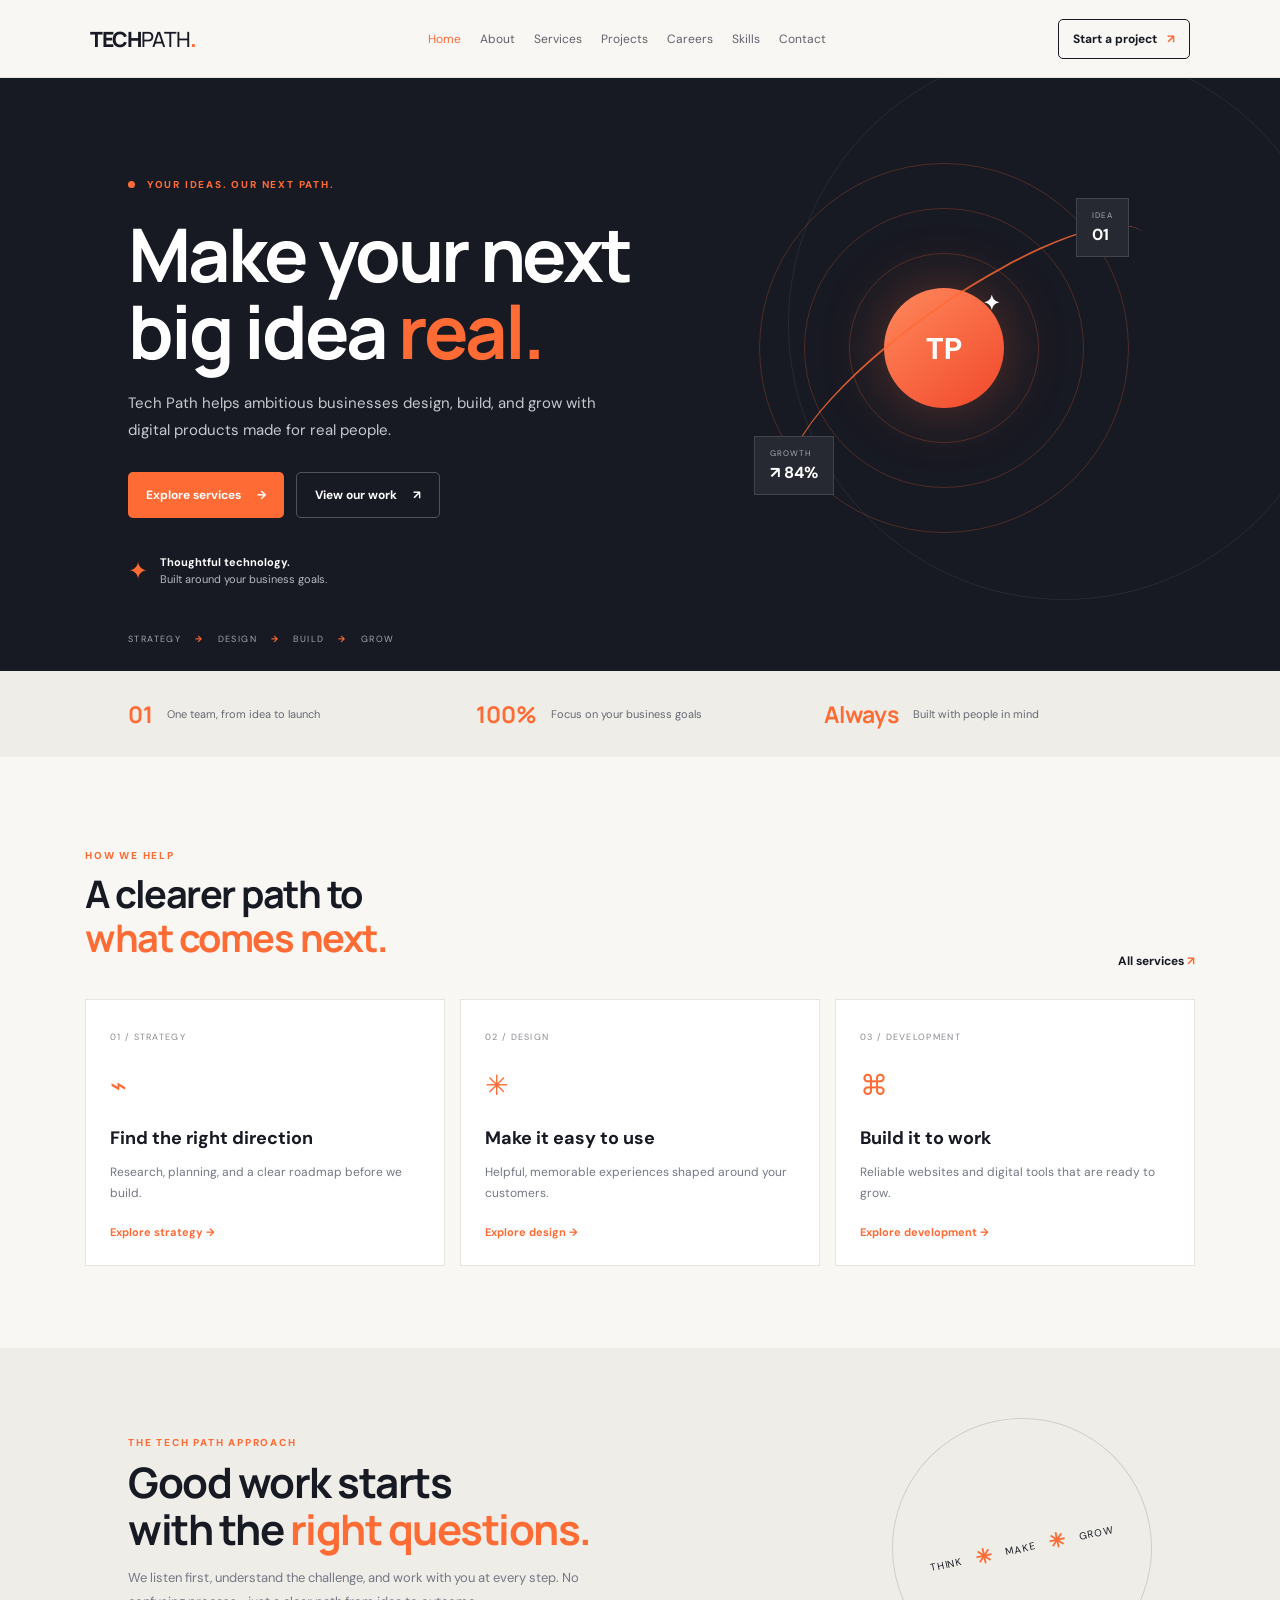
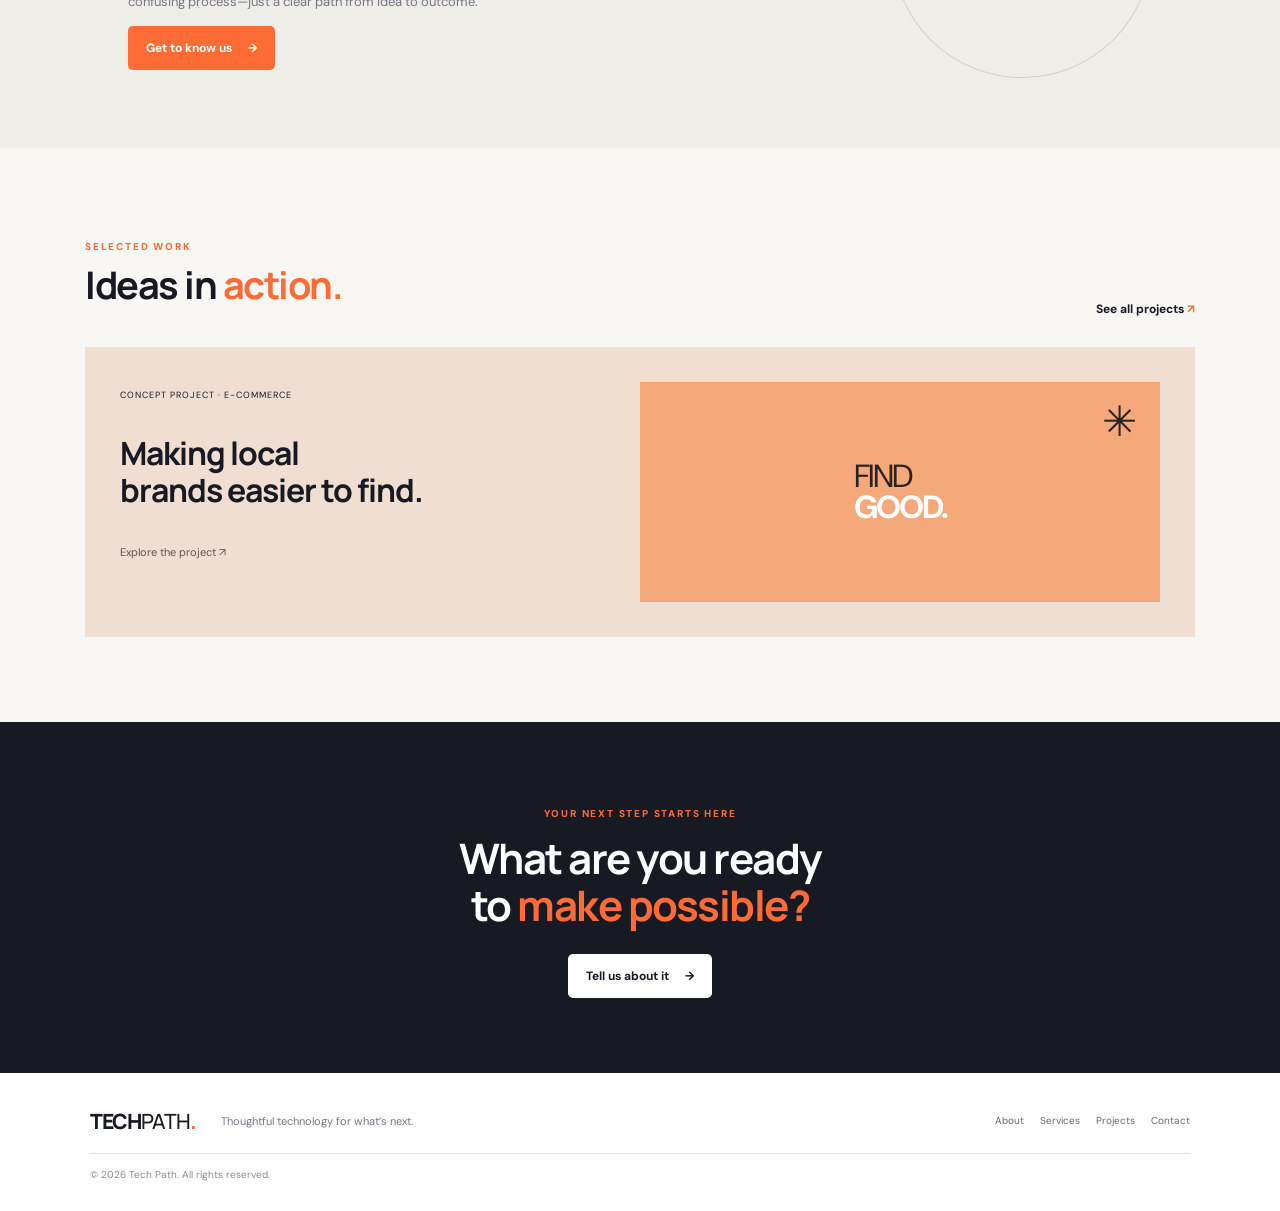
==== index.html @ bb297127 "Add files via upload" ====
<!DOCTYPE html>
<html lang="en">
<head>
  <meta charset="UTF-8">
  <meta name="viewport" content="width=device-width, initial-scale=1.0">
  <meta name="description" content="Tech Path turns bold business ideas into thoughtful digital products.">
  <title>Home | Tech Path</title>
  <link rel="stylesheet" href="style.css">
  <script src="script.js" defer></script>
</head>
<body>
  <header class="site-header">
    <a class="brand" href="index.html">TECH<span>PATH</span><i>.</i></a>
    <button class="menu-toggle" aria-label="Open menu" aria-expanded="false">☰</button>
    <nav class="site-nav">
      <a class="active" href="index.html">Home</a>
      <a href="about.html">About</a>
      <a href="services.html">Services</a>
      <a href="projects.html">Projects</a>
      <a href="careers.html">Careers</a>
      <a href="skills.html">Skills</a>
      <a href="contact.html">Contact</a>
    </nav>
    <a class="header-cta" href="contact.html">Start a project <span>↗</span></a>
  </header>

  <main>
    <section class="hero">
      <div class="hero-copy">
        <p class="eyebrow"><span></span> YOUR IDEAS. OUR NEXT PATH.</p>
        <h1>Make your next<br>big idea <em>real.</em></h1>
        <p class="hero-intro">
          Tech Path helps ambitious businesses design, build, and grow
          with digital products made for real people.
        </p>
        <div class="hero-actions">
          <a class="button button-orange" href="services.html">Explore services <span>→</span></a>
          <a class="button button-ghost" href="projects.html">View our work <span>↗</span></a>
        </div>
        <div class="hero-proof">
          <span class="proof-mark">✦</span>
          <p><strong>Thoughtful technology.</strong><br>Built around your business goals.</p>
        </div>
      </div>

      <div class="hero-visual" aria-label="Abstract digital path illustration">
        <div class="visual-orbit orbit-a"></div>
        <div class="visual-orbit orbit-b"></div>
        <div class="visual-orbit orbit-c"></div>
        <div class="visual-center"><span>TP</span><i>✦</i></div>
        <div class="floating-note note-top"><small>IDEA</small><strong>01</strong></div>
        <div class="floating-note note-bottom"><small>GROWTH</small><strong>↗ 84%</strong></div>
        <div class="path-line"></div>
      </div>

      <div class="hero-bottom">
        <span>STRATEGY</span><b>→</b><span>DESIGN</span><b>→</b><span>BUILD</span><b>→</b><span>GROW</span>
      </div>
    </section>

    <section class="metrics">
      <div><strong>01</strong><span>One team, from idea to launch</span></div>
      <div><strong>100%</strong><span>Focus on your business goals</span></div>
      <div><strong>Always</strong><span>Built with people in mind</span></div>
    </section>

    <section class="section">
      <div class="section-heading">
        <div>
          <p class="eyebrow eyebrow-dark">HOW WE HELP</p>
          <h2>A clearer path to<br><em>what comes next.</em></h2>
        </div>
        <a class="text-link" href="services.html">All services <span>↗</span></a>
      </div>

      <div class="card-grid">
        <article class="service-card">
          <span class="card-number">01 / STRATEGY</span><div class="card-icon">⌁</div>
          <h3>Find the right direction</h3>
          <p>Research, planning, and a clear roadmap before we build.</p>
          <a href="services.html">Explore strategy →</a>
        </article>
        <article class="service-card">
          <span class="card-number">02 / DESIGN</span><div class="card-icon">✳</div>
          <h3>Make it easy to use</h3>
          <p>Helpful, memorable experiences shaped around your customers.</p>
          <a href="services.html">Explore design →</a>
        </article>
        <article class="service-card">
          <span class="card-number">03 / DEVELOPMENT</span><div class="card-icon">⌘</div>
          <h3>Build it to work</h3>
          <p>Reliable websites and digital tools that are ready to grow.</p>
          <a href="services.html">Explore development →</a>
        </article>
      </div>
    </section>

    <section class="home-feature">
      <div>
        <p class="eyebrow">THE TECH PATH APPROACH</p>
        <h2>Good work starts<br>with the <em>right questions.</em></h2>
        <p>We listen first, understand the challenge, and work with you at every step. No confusing process—just a clear path from idea to outcome.</p>
        <a class="button button-orange" href="about.html">Get to know us <span>→</span></a>
      </div>
      <div class="feature-stamp"><span>THINK</span><b>✳</b><span>MAKE</span><b>✳</b><span>GROW</span></div>
    </section>

    <section class="section project-preview">
      <div class="section-heading">
        <div><p class="eyebrow eyebrow-dark">SELECTED WORK</p><h2>Ideas in <em>action.</em></h2></div>
        <a class="text-link" href="projects.html">See all projects <span>↗</span></a>
      </div>
      <a class="project-tile project-tile-orange" href="projects.html">
        <div><span class="project-label">CONCEPT PROJECT · E-COMMERCE</span><h3>Making local<br>brands easier to find.</h3><span class="project-arrow">Explore the project ↗</span></div>
        <div class="tile-art"><span>FIND<br><b>GOOD.</b></span><i>✳</i></div>
      </a>
    </section>

    <section class="closing-cta">
      <p class="eyebrow">YOUR NEXT STEP STARTS HERE</p>
      <h2>What are you ready<br>to <em>make possible?</em></h2>
      <a class="button button-light" href="contact.html">Tell us about it <span>→</span></a>
    </section>
  </main>

  <footer class="site-footer">
    <a class="brand" href="index.html">TECH<span>PATH</span><i>.</i></a>
    <p>Thoughtful technology for what’s next.</p>
    <div class="footer-links"><a href="about.html">About</a><a href="services.html">Services</a><a href="projects.html">Projects</a><a href="contact.html">Contact</a></div>
    <small>© <span class="current-year"></span> Tech Path. All rights reserved.</small>
  </footer>
</body>
</html>
---- style.css ----
@import url('https://fonts.googleapis.com/css2?family=DM+Sans:wght@400;500;600;700;800&family=Manrope:wght@400;500;600;700;800&display=swap');

:root {
  --ink: #171923;
  --muted: #747784;
  --orange: #ff6b35;
  --paper: #f8f7f4;
  --line: #e8e5df;
  --dark: #171923;
  --white: #fff;
}

* { box-sizing: border-box; }
html { scroll-behavior: smooth; }
body { margin: 0; background: var(--paper); color: var(--ink); font-family: "DM Sans", Arial, sans-serif; }
a { color: inherit; text-decoration: none; }
button, input, textarea, select { font: inherit; }
.site-header { min-height: 78px; padding: 0 7%; display: flex; align-items: center; justify-content: space-between; gap: 28px; background: var(--paper); border-bottom: 1px solid var(--line); position: sticky; top: 0; z-index: 10; }
.brand { font-family: Manrope, sans-serif; font-size: 21px; font-weight: 800; letter-spacing: -1px; white-space: nowrap; }
.brand span { font-weight: 500; }
.brand i { color: var(--orange); font-style: normal; }
.site-nav { display: flex; gap: 19px; align-items: center; }
.site-nav a { color: #60616a; font-size: 12px; transition: color .2s; }
.site-nav a:hover, .site-nav a.active { color: var(--orange); }
.header-cta { border: 1px solid var(--ink); border-radius: 5px; padding: 11px 14px; font-size: 12px; font-weight: 700; white-space: nowrap; }
.header-cta span { color: var(--orange); margin-left: 7px; }
.menu-toggle { display: none; background: none; border: 0; font-size: 24px; }
.hero { min-height: 580px; position: relative; overflow: hidden; padding: 90px 10% 82px; color: white; background: var(--dark); display: flex; align-items: center; }
.hero:after { content: ""; position: absolute; width: 550px; height: 550px; border: 1px solid #ffffff12; border-radius: 50%; right: -60px; top: -30px; }
.hero-copy { position: relative; z-index: 2; max-width: 600px; }
.eyebrow { color: var(--orange); font-size: 10px; font-weight: 800; letter-spacing: 1.8px; }
.eyebrow span { display: inline-block; width: 7px; height: 7px; background: var(--orange); border-radius: 50%; margin-right: 8px; }
.eyebrow-dark { color: var(--orange); }
.hero h1, .page-hero h1 { font-family: Manrope, sans-serif; font-size: clamp(46px, 6vw, 74px); line-height: 1.04; letter-spacing: -3px; margin: 25px 0 20px; }
h1 em, h2 em { color: var(--orange); font-style: normal; }
.hero-intro { max-width: 470px; color: #c8c9cf; line-height: 1.8; font-size: 15px; }
.hero-actions { display: flex; gap: 12px; flex-wrap: wrap; margin-top: 28px; }
.button { display: inline-flex; justify-content: center; align-items: center; gap: 16px; border: 0; border-radius: 5px; padding: 14px 18px; font-weight: 700; font-size: 12px; cursor: pointer; }
.button-orange { background: var(--orange); color: white; }
.button-ghost { color: white; border: 1px solid #ffffff40; }
.button-light { background: white; color: var(--ink); }
.button:hover, .header-cta:hover { transform: translateY(-2px); }
.hero-proof { display: flex; gap: 12px; align-items: center; margin-top: 35px; color: #b8bac3; font-size: 11px; line-height: 1.5; }
.hero-proof p { margin: 0; }
.hero-proof strong { color: white; }
.proof-mark { font-size: 24px; color: var(--orange); }
.hero-visual { position: absolute; right: 11%; top: 95px; width: 390px; height: 350px; }
.visual-orbit { position: absolute; border: 1px solid #ff6b353d; border-radius: 50%; left: 50%; top: 50%; transform: translate(-50%, -50%); }
.orbit-a { width: 190px; height: 190px; }
.orbit-b { width: 280px; height: 280px; }
.orbit-c { width: 370px; height: 370px; }
.visual-center { position: absolute; left: 50%; top: 50%; transform: translate(-50%, -50%); width: 120px; height: 120px; border-radius: 50%; display: grid; place-items: center; background: linear-gradient(140deg, #ff895c, #f1482b); box-shadow: 0 0 65px #ff6b3550; font-size: 30px; font-weight: 800; }
.visual-center i { position: absolute; right: 4px; top: 2px; font-style: normal; font-size: 20px; }
.floating-note { position: absolute; z-index: 2; background: #272932; border: 1px solid #ffffff20; padding: 11px 15px; display: grid; gap: 4px; }
.floating-note small { color: #a9aab0; font-size: 8px; letter-spacing: 1px; }
.floating-note strong { font-size: 16px; }
.note-top { top: 25px; right: 10px; }
.note-bottom { bottom: 28px; left: 5px; }
.path-line { position: absolute; width: 430px; height: 120px; border-top: 2px solid var(--orange); transform: rotate(-35deg); left: 5px; top: 125px; border-radius: 50%; opacity: .8; }
.hero-bottom { position: absolute; bottom: 26px; left: 10%; display: flex; align-items: center; gap: 14px; color: #a5a6ad; font-size: 9px; letter-spacing: 1.4px; }
.hero-bottom b { color: var(--orange); }
.metrics { background: #efede8; padding: 27px 10%; display: grid; grid-template-columns: repeat(3, 1fr); gap: 20px; }
.metrics div { display: flex; align-items: center; gap: 14px; }
.metrics strong { color: var(--orange); font-family: Manrope, sans-serif; font-size: 23px; }
.metrics span { color: #666873; font-size: 11px; }
.section { max-width: 1160px; margin: auto; padding: 82px 25px; }
.section-heading { display: flex; justify-content: space-between; align-items: end; gap: 24px; margin-bottom: 30px; }
.section h2, .home-feature h2, .closing-cta h2, .page-hero h1 { font-family: Manrope, sans-serif; }
.section-heading h2, .section > h2, .home-feature h2 { margin: 10px 0; font-size: 38px; line-height: 1.15; letter-spacing: -1.5px; }
.text-link { font-size: 12px; font-weight: 700; white-space: nowrap; }
.text-link span { color: var(--orange); }
.card-grid { display: grid; grid-template-columns: repeat(3, 1fr); gap: 15px; }
.service-card, .detail-card { padding: 24px; background: white; border: 1px solid var(--line); min-height: 240px; }
.card-number, .detail-card > span { color: #8b8b91; font-size: 9px; letter-spacing: 1.3px; }
.card-icon { margin: 22px 0; color: var(--orange); font-size: 28px; }
.service-card h3, .detail-card h2 { font-size: 18px; margin: 0 0 10px; }
.service-card p, .detail-card p, .work-card > p:not(.eyebrow) { color: var(--muted); font-size: 12px; line-height: 1.7; }
.service-card a { display: inline-block; color: var(--orange); font-size: 11px; font-weight: 700; margin-top: 10px; }
.home-feature { padding: 70px 10%; background: #efede8; display: flex; align-items: center; justify-content: space-between; gap: 40px; }
.home-feature > div:first-child { max-width: 540px; }
.home-feature h2, .closing-cta h2 { font-size: 42px; line-height: 1.12; letter-spacing: -1.5px; }
.home-feature p:not(.eyebrow) { max-width: 490px; color: var(--muted); font-size: 13px; line-height: 1.8; }
.feature-stamp { width: 260px; height: 260px; flex: 0 0 260px; border: 1px solid #d2cec6; border-radius: 50%; display: flex; align-items: center; justify-content: center; flex-wrap: wrap; align-content: center; gap: 13px; color: var(--ink); font-size: 10px; letter-spacing: 1px; transform: rotate(-12deg); }
.feature-stamp b { color: var(--orange); font-size: 20px; }
.project-preview { padding-bottom: 85px; }
.project-tile { display: grid; grid-template-columns: 1fr 1fr; min-height: 290px; padding: 35px; overflow: hidden; background: #f1ded2; }
.project-label { font-size: 9px; letter-spacing: 1px; }
.project-tile h3 { font: 700 32px/1.15 Manrope, sans-serif; letter-spacing: -1px; }
.project-arrow { color: #5f534c; font-size: 11px; }
.tile-art { position: relative; display: grid; place-items: center; background: #f5a879; color: #292322; font-size: 32px; line-height: .95; letter-spacing: -2px; }
.tile-art b { color: white; }
.tile-art i { position: absolute; right: 25px; top: 20px; font-size: 42px; font-style: normal; }
.closing-cta { padding: 75px 10%; text-align: center; color: white; background: var(--dark); }
.closing-cta h2 { margin: 15px 0 25px; }
.site-footer { display: grid; grid-template-columns: auto 1fr auto; gap: 14px 25px; align-items: center; padding: 30px 7%; background: white; }
.site-footer > p { color: var(--muted); font-size: 11px; }
.footer-links { display: flex; gap: 16px; font-size: 10px; color: #666873; }
.site-footer small { grid-column: 1 / -1; padding-top: 14px; border-top: 1px solid var(--line); color: #8b8b91; font-size: 10px; }
.page-hero { padding: 85px 10%; background: var(--dark); color: white; }
.page-hero h1 { font-size: clamp(44px, 6vw, 68px); line-height: 1.08; letter-spacing: -2px; margin: 18px 0; }
.page-hero > p:last-child { max-width: 620px; color: #c8c9cf; font-size: 14px; line-height: 1.8; }
.split-section { display: grid; grid-template-columns: 1fr 1.2fr; gap: 70px; align-items: start; }
.split-section h2 { font-size: 40px; }
.long-copy p, .career-intro > p { color: var(--muted); font-size: 14px; line-height: 1.9; margin-top: 0; }
.values-band { padding: 45px 10%; display: grid; grid-template-columns: repeat(3, 1fr); gap: 30px; background: #efede8; }
.values-band article > span, .steps-grid article > b { color: var(--orange); font-weight: 800; font-size: 12px; }
.values-band h3, .steps-grid h3 { margin-bottom: 8px; }
.values-band p, .steps-grid p { color: var(--muted); font-size: 12px; line-height: 1.7; }
.steps-grid { display: grid; grid-template-columns: repeat(3, 1fr); gap: 30px; margin-top: 35px; }
.service-detail-grid { display: grid; grid-template-columns: repeat(2, 1fr); gap: 16px; }
.detail-card { min-height: 315px; }
.detail-card ul { padding-left: 18px; color: #62636b; font-size: 12px; line-height: 2; }
.filter-row { display: flex; gap: 8px; margin-bottom: 28px; }
.filter-button { border: 1px solid var(--line); background: white; border-radius: 30px; padding: 10px 16px; font-size: 11px; cursor: pointer; }
.filter-button.selected { background: var(--ink); border-color: var(--ink); color: white; }
.project-grid { display: grid; grid-template-columns: repeat(2, 1fr); gap: 30px 18px; }
.work-card { transition: opacity .2s; }
.work-card.hidden { display: none; }
.work-art { min-height: 240px; display: flex; align-items: center; justify-content: center; position: relative; overflow: hidden; font: 700 37px/.94 Manrope, sans-serif; letter-spacing: -2px; }
.work-art > i { position: absolute; right: 22px; top: 14px; font-size: 42px; font-style: normal; }
.art-orange { background: #f1b28e; color: #30231e; }
.art-orange b { color: white; }
.art-blue { background: #bdcceb; color: #252b3b; }
.art-green { background: #cbd7b9; color: #273121; }
.orbit-word { text-align: center; }
.orbit-word b { color: white; }
.work-card > .eyebrow { margin-top: 20px; }
.work-card h2 { font-size: 20px; margin: 8px 0; }
.note, .form-note { color: #85858b; font-size: 10px; line-height: 1.6; }
.career-intro { display: grid; grid-template-columns: 1fr 1fr; gap: 60px; align-items: end; }
.career-intro h2, .contact-info h2 { font: 700 38px/1.1 Manrope, sans-serif; letter-spacing: -1px; }
.subheading { margin-top: 55px; font-size: 22px; }
.role-list article { display: flex; align-items: center; justify-content: space-between; gap: 20px; padding: 20px 0; border-top: 1px solid var(--line); }
.role-list article > div > span, .contact-detail span { color: var(--orange); font-size: 9px; font-weight: 800; letter-spacing: 1px; }
.role-list h3 { margin: 6px 0; }
.role-list p { color: var(--muted); font-size: 12px; margin: 0; }
.role-list article > a { color: var(--orange); font-size: 11px; font-weight: 700; white-space: nowrap; }
.skills-layout { display: grid; grid-template-columns: 1.3fr .7fr; gap: 60px; align-items: center; }
.skill-item { margin: 0 0 27px; }
.skill-item > div:first-child { display: flex; justify-content: space-between; font-weight: 700; font-size: 13px; }
.skill-item b { color: var(--orange); font-size: 10px; }
.skill-item p { color: var(--muted); font-size: 11px; }
.skill-track { height: 6px; background: #e6e3dd; }
.skill-track i { display: block; width: var(--skill); height: 100%; background: var(--orange); }
.skills-aside { padding: 30px; background: #efede8; }
.aside-symbol { display: grid; place-items: center; width: 60px; height: 60px; margin-bottom: 25px; color: white; background: var(--ink); border-radius: 50%; font-weight: 800; }
.skills-aside h2 { font-size: 24px; }
.skills-aside p:not(.eyebrow) { color: var(--muted); font-size: 12px; line-height: 1.7; }
.contact-layout { display: grid; grid-template-columns: .8fr 1.2fr; gap: 80px; }
.contact-info > p:not(.eyebrow) { color: var(--muted); font-size: 13px; line-height: 1.7; }
.contact-info > a { display: inline-block; margin: 12px 0 30px; color: var(--orange); font-weight: 700; }
.contact-detail { border-top: 1px solid var(--line); padding-top: 16px; display: grid; gap: 7px; font-size: 11px; }
.contact-form { display: grid; gap: 9px; }
.contact-form label { margin-top: 7px; font-size: 11px; font-weight: 700; }
.contact-form input, .contact-form textarea, .contact-form select { width: 100%; padding: 12px; border: 1px solid var(--line); background: white; border-radius: 4px; outline-color: var(--orange); font-size: 12px; }
.contact-form textarea { resize: vertical; }
.contact-form .button { justify-self: start; margin-top: 8px; }

@media (max-width: 980px) {
  .site-header { padding: 0 4%; gap: 14px; }
  .site-nav { gap: 11px; }
  .site-nav a { font-size: 10px; }
  .hero-visual { right: 3%; opacity: .55; }
  .hero-copy { max-width: 540px; }
  .section { padding-top: 65px; padding-bottom: 65px; }
}
@media (max-width: 700px) {
  .site-header { min-height: 68px; padding: 0 6%; flex-wrap: wrap; }
  .menu-toggle { display: block; margin-left: auto; }
  .header-cta { display: none; }
  .site-nav { display: none; order: 3; width: 100%; padding: 0 0 17px; flex-direction: column; align-items: stretch; }
  .site-nav.open { display: flex; }
  .site-nav a { padding: 9px 0; font-size: 13px; border-top: 1px solid var(--line); }
  .hero { min-height: 640px; padding: 65px 7% 90px; align-items: flex-start; }
  .hero h1 { font-size: 49px; }
  .hero-visual { right: -90px; top: 340px; transform: scale(.72); transform-origin: top right; opacity: .45; }
  .hero-bottom { left: 7%; gap: 8px; font-size: 8px; }
  .metrics { padding: 22px 7%; grid-template-columns: 1fr; gap: 12px; }
  .metrics strong { min-width: 58px; }
  .section { padding: 58px 7%; }
  .section-heading, .home-feature, .career-intro, .contact-layout, .split-section, .skills-layout { grid-template-columns: 1fr; display: grid; gap: 25px; }
  .section-heading { align-items: start; }
  .section-heading h2, .section > h2, .home-feature h2, .closing-cta h2 { font-size: 32px; }
  .card-grid, .values-band, .steps-grid, .service-detail-grid, .project-grid { grid-template-columns: 1fr; }
  .home-feature { padding: 55px 7%; }
  .feature-stamp { width: 200px; height: 200px; flex-basis: 200px; margin: 0 auto; }
  .project-tile { grid-template-columns: 1fr; padding: 25px; }
  .tile-art { min-height: 180px; }
  .closing-cta { padding: 60px 7%; }
  .site-footer { grid-template-columns: 1fr; padding: 26px 7%; }
  .footer-links { flex-wrap: wrap; }
  .site-footer small { grid-column: 1; }
  .page-hero { padding: 65px 7%; }
  .page-hero h1 { font-size: 46px; letter-spacing: -1.5px; }
  .values-band { padding: 35px 7%; gap: 16px; }
  .career-intro { gap: 10px; }
  .role-list article { align-items: flex-start; flex-direction: column; }
  .contact-layout { gap: 35px; }
}
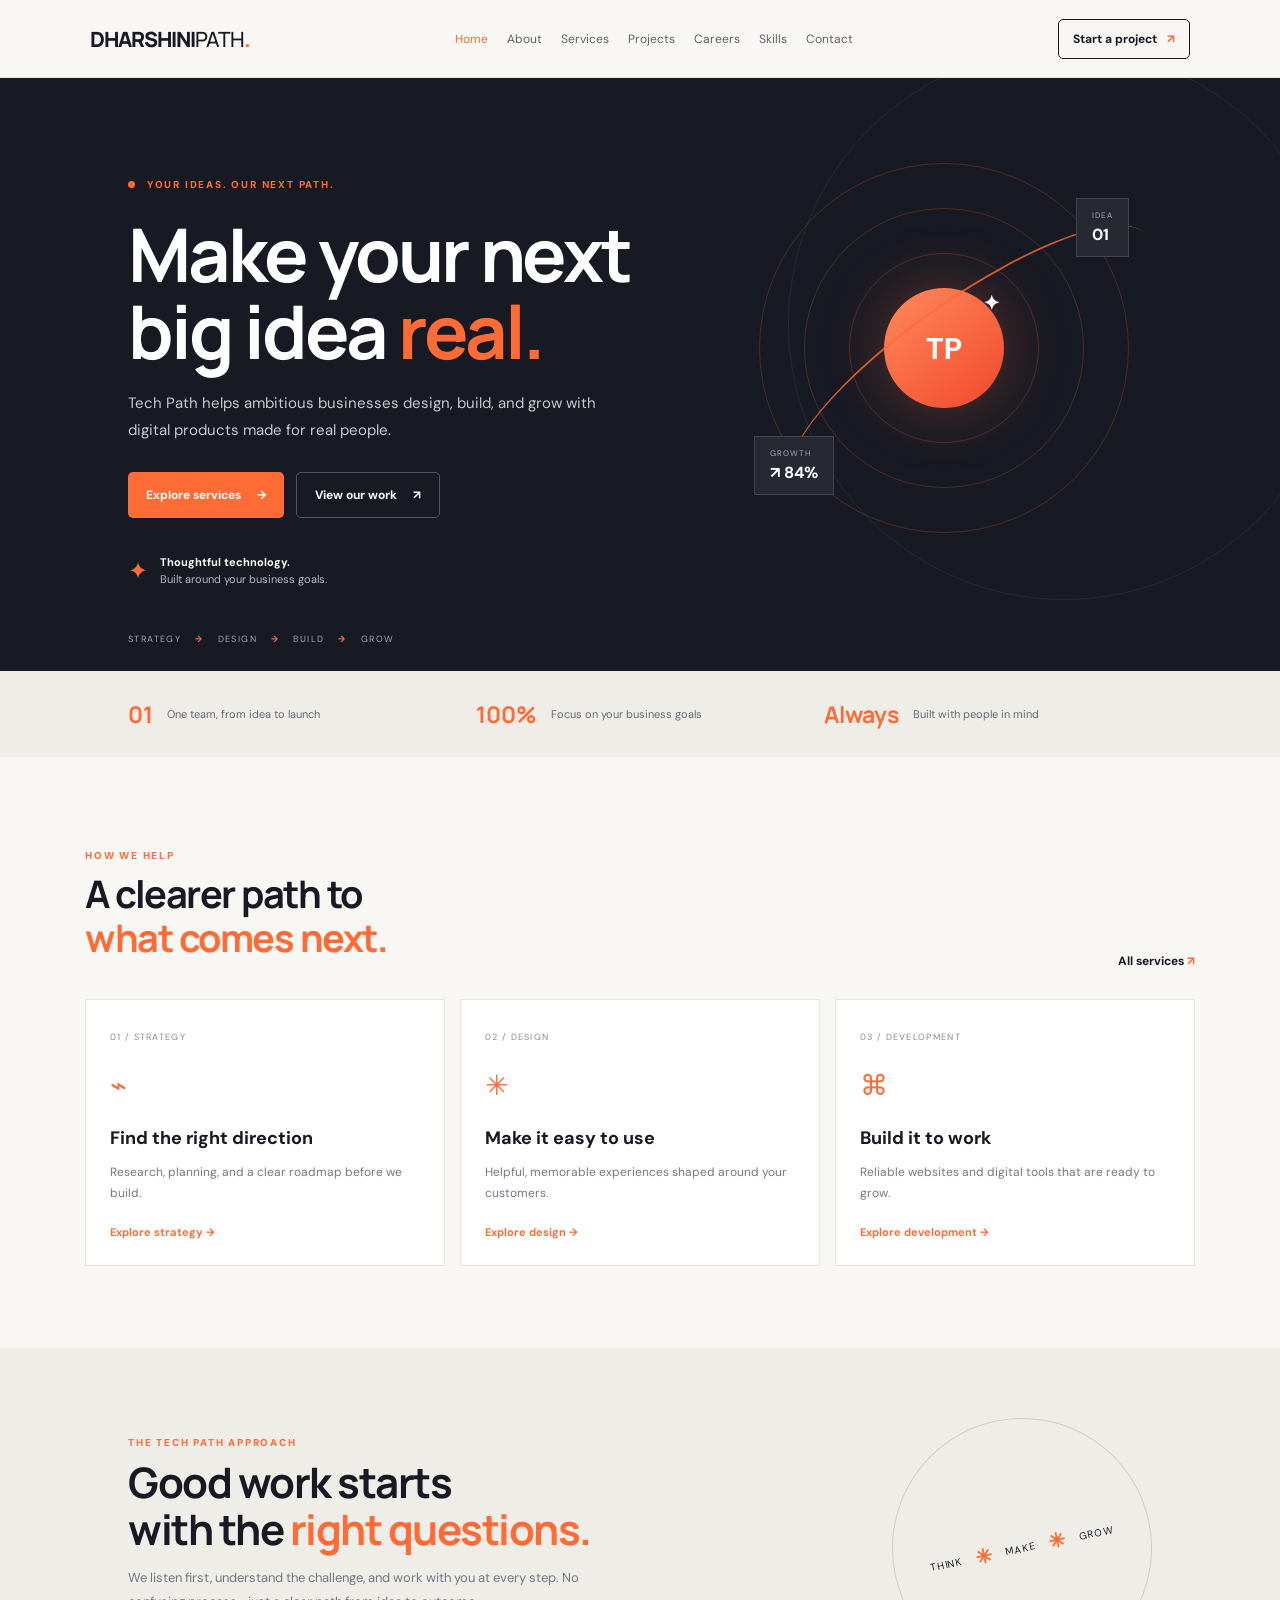
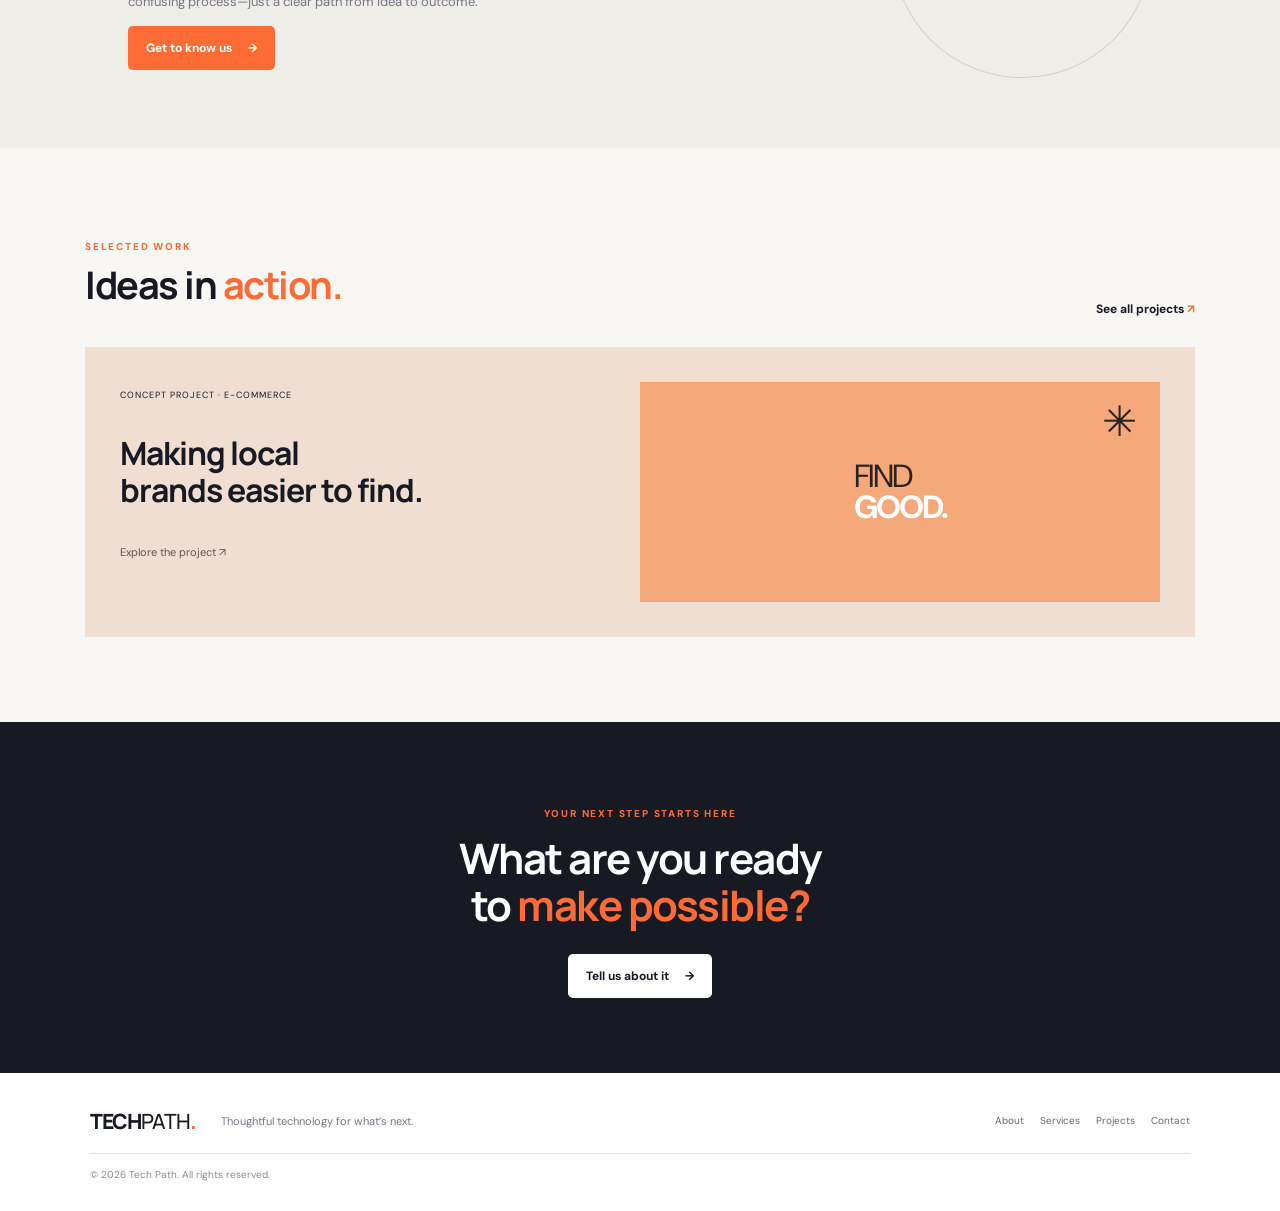
==== commit 5f091105: "Update index.html" ====
--- a/index.html
+++ b/index.html
@@ -10,7 +10,7 @@
 </head>
 <body>
   <header class="site-header">
-    <a class="brand" href="index.html">TECH<span>PATH</span><i>.</i></a>
+    <a class="brand" href="index.html">DHARSHINI<span>PATH</span><i>.</i></a>
     <button class="menu-toggle" aria-label="Open menu" aria-expanded="false">☰</button>
     <nav class="site-nav">
       <a class="active" href="index.html">Home</a>
@@ -130,4 +130,4 @@
     <small>© <span class="current-year"></span> Tech Path. All rights reserved.</small>
   </footer>
 </body>
-</html>+</html>
